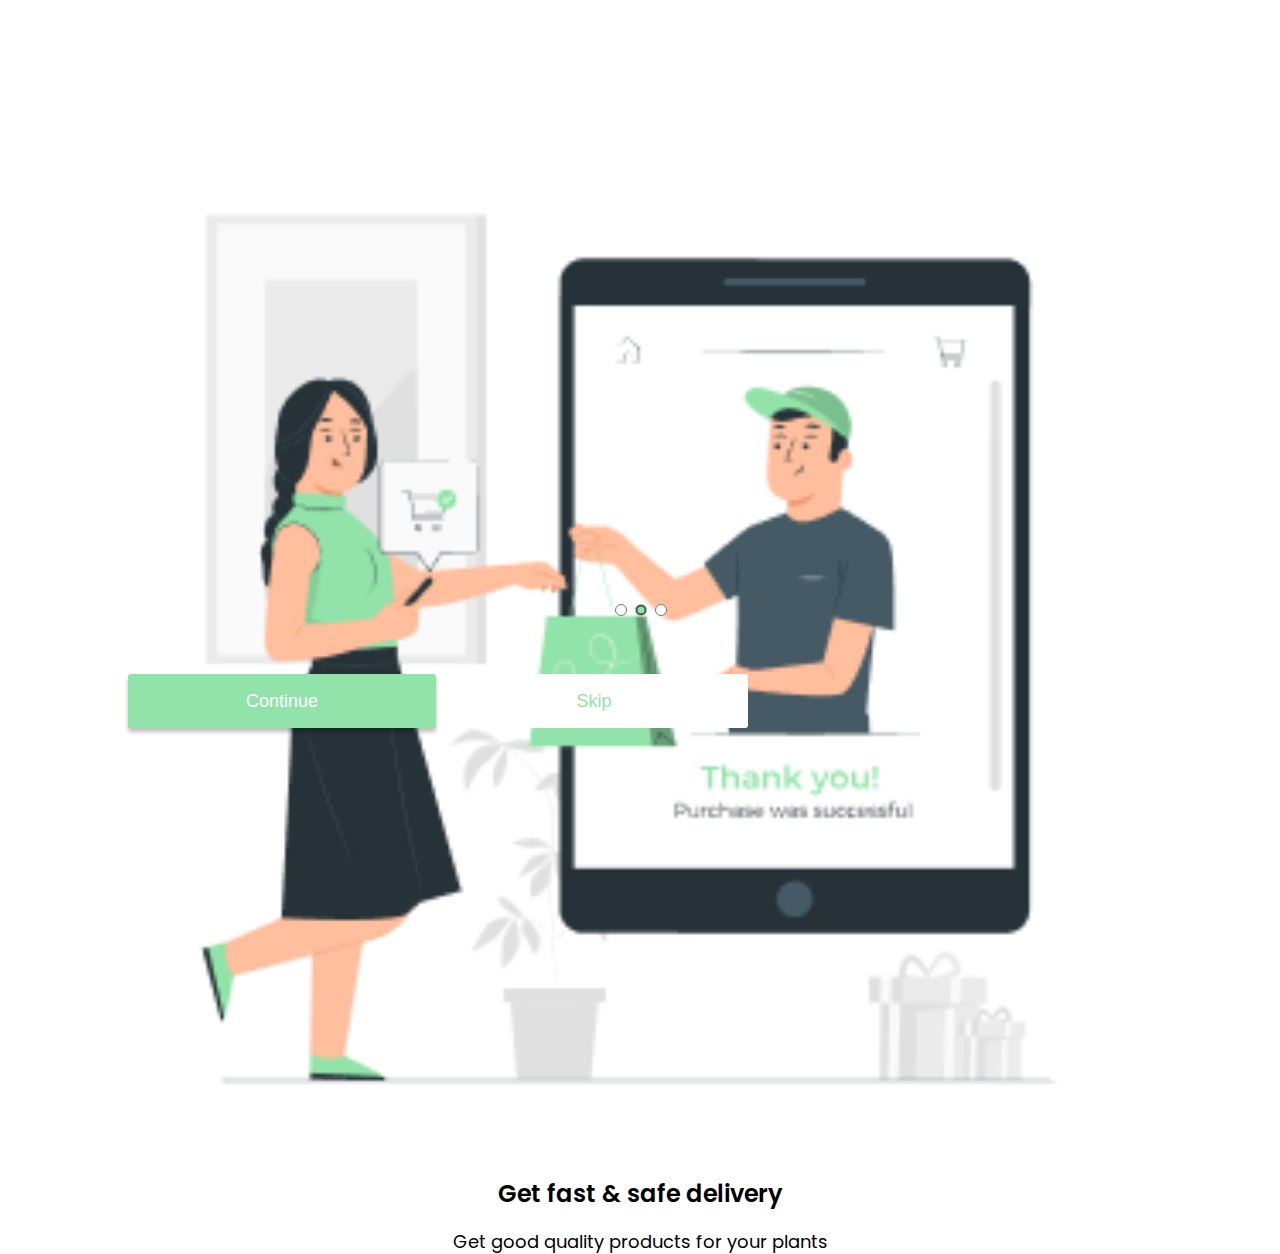
==== second.html @ 69165688 "Primeiro esboço finalizado" ====
<!DOCTYPE html>
<html lang="en">

<head>
    <meta charset="UTF-8">
    <meta http-equiv="X-UA-Compatible" content="IE=edge">
    <meta name="viewport" content="width=device-width, initial-scale=1.0">
    <link rel="preconnect" href="https://fonts.googleapis.com">
    <link rel="preconnect" href="https://fonts.gstatic.com" crossorigin>
    <link href="https://fonts.googleapis.com/css2?family=Poppins&display=swap" rel="stylesheet">
    <link rel="stylesheet" href="./styles/style.css">
    <title>Onboarding - Second Page</title>
</head>

<body>
    <div class="container">
        <section class="carousel">
            <div class="carousel-image">
                <img src="./images/carousel/second.png" alt="Plant Lover Community">
                <h2>Get fast & safe delivery</h2>
                <p>Get good quality products for your plants</p>
            </div>
            <div class="inputs">
                <input type="radio" name="selected_image">
                <input type="radio" name="selected_image" checked>
                <input type="radio" name="selected_image">
            </div>
        </section>
        <div class="buttons">
            <button><a href="third.html">Continue</a></button>
            <button><a href="third.html">Skip</a></button>
        </div>
    </div>
</body>

</html>
---- styles/style.css ----
body, html {
  font-family: "Poppins", sans-serif;
  padding: 0;
  margin: 0;
}

.container {
  margin: 10% 10% 0 10%;
  max-width: 100%;
  max-height: 100%;
}

.carousel {
  width: 100%;
  height: 546px;
}

.carousel .carousel-image {
  width: 100%;
  height: 410px;
  text-align: center;
}

.carousel .carousel-image img {
  width: 100%;
}

.carousel .carousel-image h2 {
  font-size: 24px;
  font-weight: 600;
  color: #000000;
  line-height: 30.94px;
}

.carousel .carousel-image p {
  font-size: 18px;
  line-height: 23.2px;
}

.carousel .inputs {
  width: 100%;
  height: 12px;
  display: -webkit-box;
  display: -ms-flexbox;
  display: flex;
  margin: 63px auto;
  -webkit-box-pack: center;
      -ms-flex-pack: center;
          justify-content: center;
}

.carousel .inputs input {
  width: 12px;
  height: 12px;
  accent-color: #92E3A9;
}

.buttons {
  display: block;
  margin: 0 auto;
}

.buttons button:nth-child(1) {
  height: 54px;
  border-radius: 3px;
  border: none;
  background-color: #92E3A9;
  width: 308px;
  -webkit-box-shadow: 0px 4px 4px rgba(0, 0, 0, 0.25);
          box-shadow: 0px 4px 4px rgba(0, 0, 0, 0.25);
  margin: 0 0 21px 0;
}

.buttons button:nth-child(1) a {
  text-decoration: none;
  color: #FFFFFF;
  font-weight: 500;
  font-size: 18px;
}

.buttons button:nth-child(2n) {
  height: 54px;
  border-radius: 3px;
  border: none;
  background-color: #FFFFFF;
  width: 308px;
}

.buttons button:nth-child(2n) a {
  text-decoration: none;
  color: #92E3A9;
  font-weight: 500;
  font-size: 18px;
}
/*# sourceMappingURL=style.css.map */
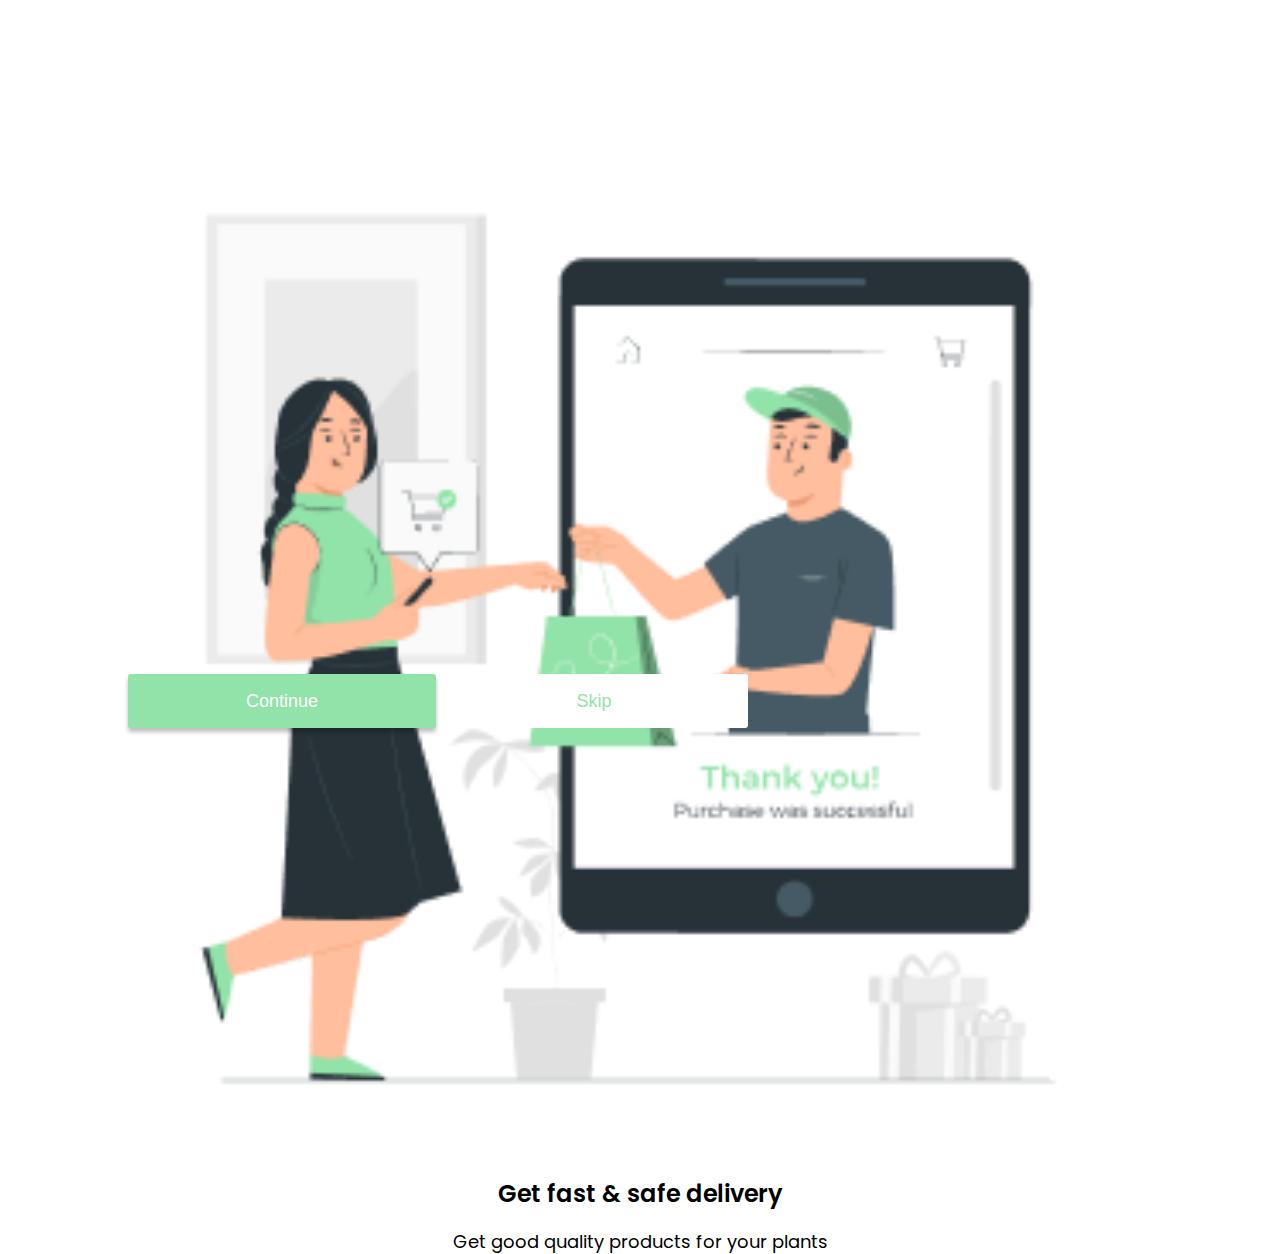
==== commit 8fa53c65: "Add files via upload" ====
--- a/second.html
+++ b/second.html
@@ -1,36 +1,36 @@
-<!DOCTYPE html>
-<html lang="en">
-
-<head>
-    <meta charset="UTF-8">
-    <meta http-equiv="X-UA-Compatible" content="IE=edge">
-    <meta name="viewport" content="width=device-width, initial-scale=1.0">
-    <link rel="preconnect" href="https://fonts.googleapis.com">
-    <link rel="preconnect" href="https://fonts.gstatic.com" crossorigin>
-    <link href="https://fonts.googleapis.com/css2?family=Poppins&display=swap" rel="stylesheet">
-    <link rel="stylesheet" href="./styles/style.css">
-    <title>Onboarding - Second Page</title>
-</head>
-
-<body>
-    <div class="container">
-        <section class="carousel">
-            <div class="carousel-image">
-                <img src="./images/carousel/second.png" alt="Plant Lover Community">
-                <h2>Get fast & safe delivery</h2>
-                <p>Get good quality products for your plants</p>
-            </div>
-            <div class="inputs">
-                <input type="radio" name="selected_image">
-                <input type="radio" name="selected_image" checked>
-                <input type="radio" name="selected_image">
-            </div>
-        </section>
-        <div class="buttons">
-            <button><a href="third.html">Continue</a></button>
-            <button><a href="third.html">Skip</a></button>
-        </div>
-    </div>
-</body>
-
+<!DOCTYPE html>
+<html lang="en">
+
+<head>
+    <meta charset="UTF-8">
+    <meta http-equiv="X-UA-Compatible" content="IE=edge">
+    <meta name="viewport" content="width=device-width, initial-scale=1.0">
+    <link rel="preconnect" href="https://fonts.googleapis.com">
+    <link rel="preconnect" href="https://fonts.gstatic.com" crossorigin>
+    <link href="https://fonts.googleapis.com/css2?family=Poppins&display=swap" rel="stylesheet">
+    <link rel="stylesheet" href="./styles/style.css">
+    <title>Onboarding - Second Page</title>
+</head>
+
+<body>
+    <div class="container">
+        <section class="carousel">
+            <div class="carousel-image">
+                <img src="./images/carousel/second.png" alt="Plant Lover Community">
+                <h2>Get fast & safe delivery</h2>
+                <p>Get good quality products for your plants</p>
+            </div>
+            <div class="inputs">
+                <a href="index.html"></a>
+                <a href="second.html" class="signed"></a>
+                <a href="third.html"></a>
+            </div>
+        </section>
+        <div class="buttons">
+            <button><a href="third.html">Continue</a></button>
+            <button><a href="third.html">Skip</a></button>
+        </div>
+    </div>
+</body>
+
 </html>--- a/styles/style.css
+++ b/styles/style.css
@@ -17,7 +17,7 @@
 
 .carousel .carousel-image {
   width: 100%;
-  height: 410px;
+  height: 430px;
   text-align: center;
 }
 
@@ -49,7 +49,7 @@
           justify-content: center;
 }
 
-.carousel .inputs input {
+.carousel .inputs [type="radio"]:checked {
   width: 12px;
   height: 12px;
   accent-color: #92E3A9;
